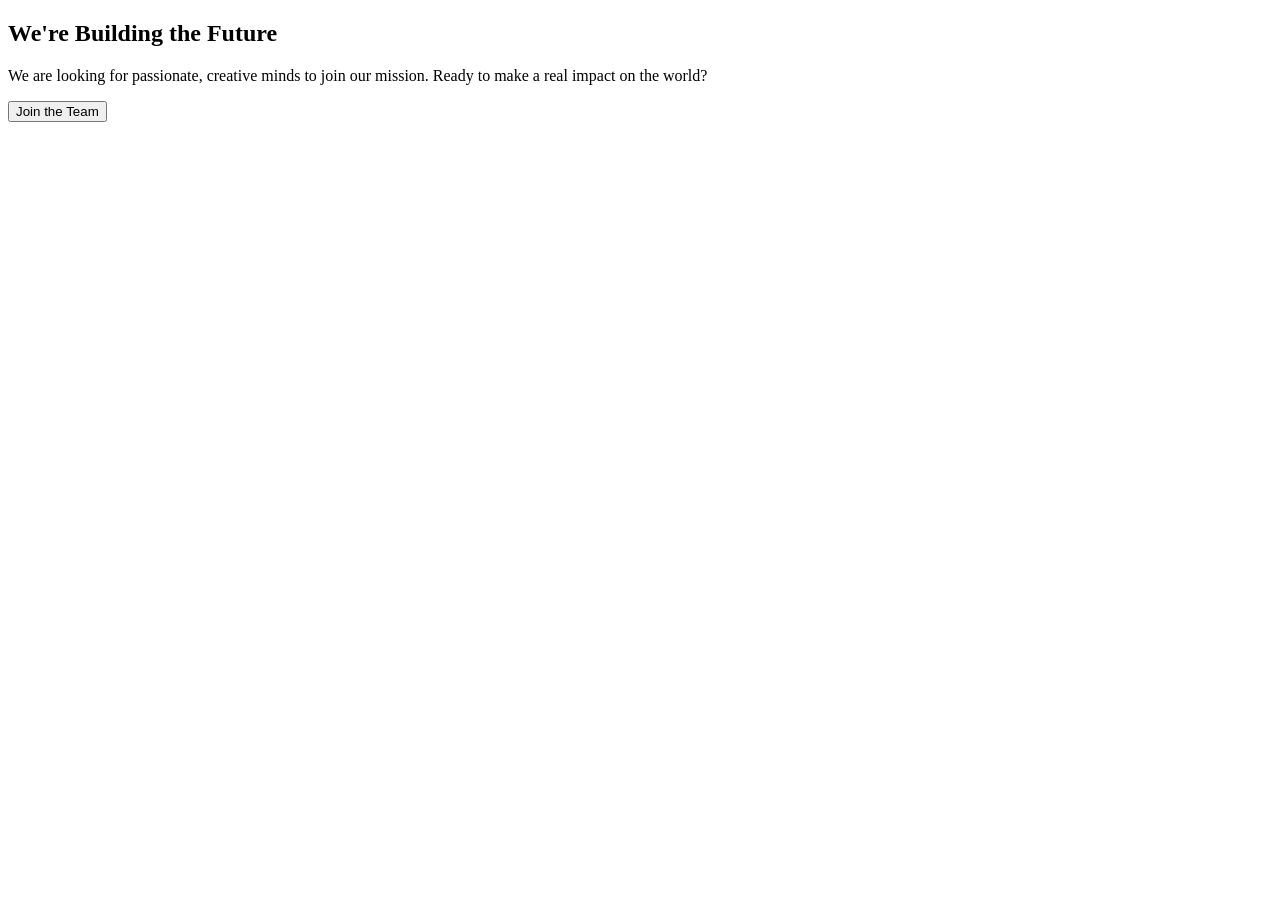
==== index.html @ bdba3c5f "Created initial pages" ====
<!DOCTYPE html>
<html lang="en">
<head>
  <meta charset="UTF-8">
  <meta name="viewport" content="width=device-width, initial-scale=1.0">
  <title>Join the Team</title>
  
  <!-- Premium Typography -->
  <link rel="preconnect" href="https://fonts.googleapis.com">
  <link rel="preconnect" href="https://fonts.gstatic.com" crossorigin>
  <link href="https://fonts.googleapis.com/css2?family=Inter:wght@400;600;800&display=swap" rel="stylesheet">
  
  <!-- Linked External Stylesheet -->
  <link rel="stylesheet" href="style.css">
</head>
<body>

  <section class="join-section">
    <div class="join-content">
      <h1 class="join-headline">We're Building the Future</h1>
      <p class="join-message">We are looking for passionate, creative minds to join our mission. Ready to make a real impact on the world?</p>
      <button id="joinBtn" class="join-btn">Join the Team</button>
    </div>
  </section>

  <!-- Linked External JavaScript -->
  <script src="script.js"></script>
</body>
</html>
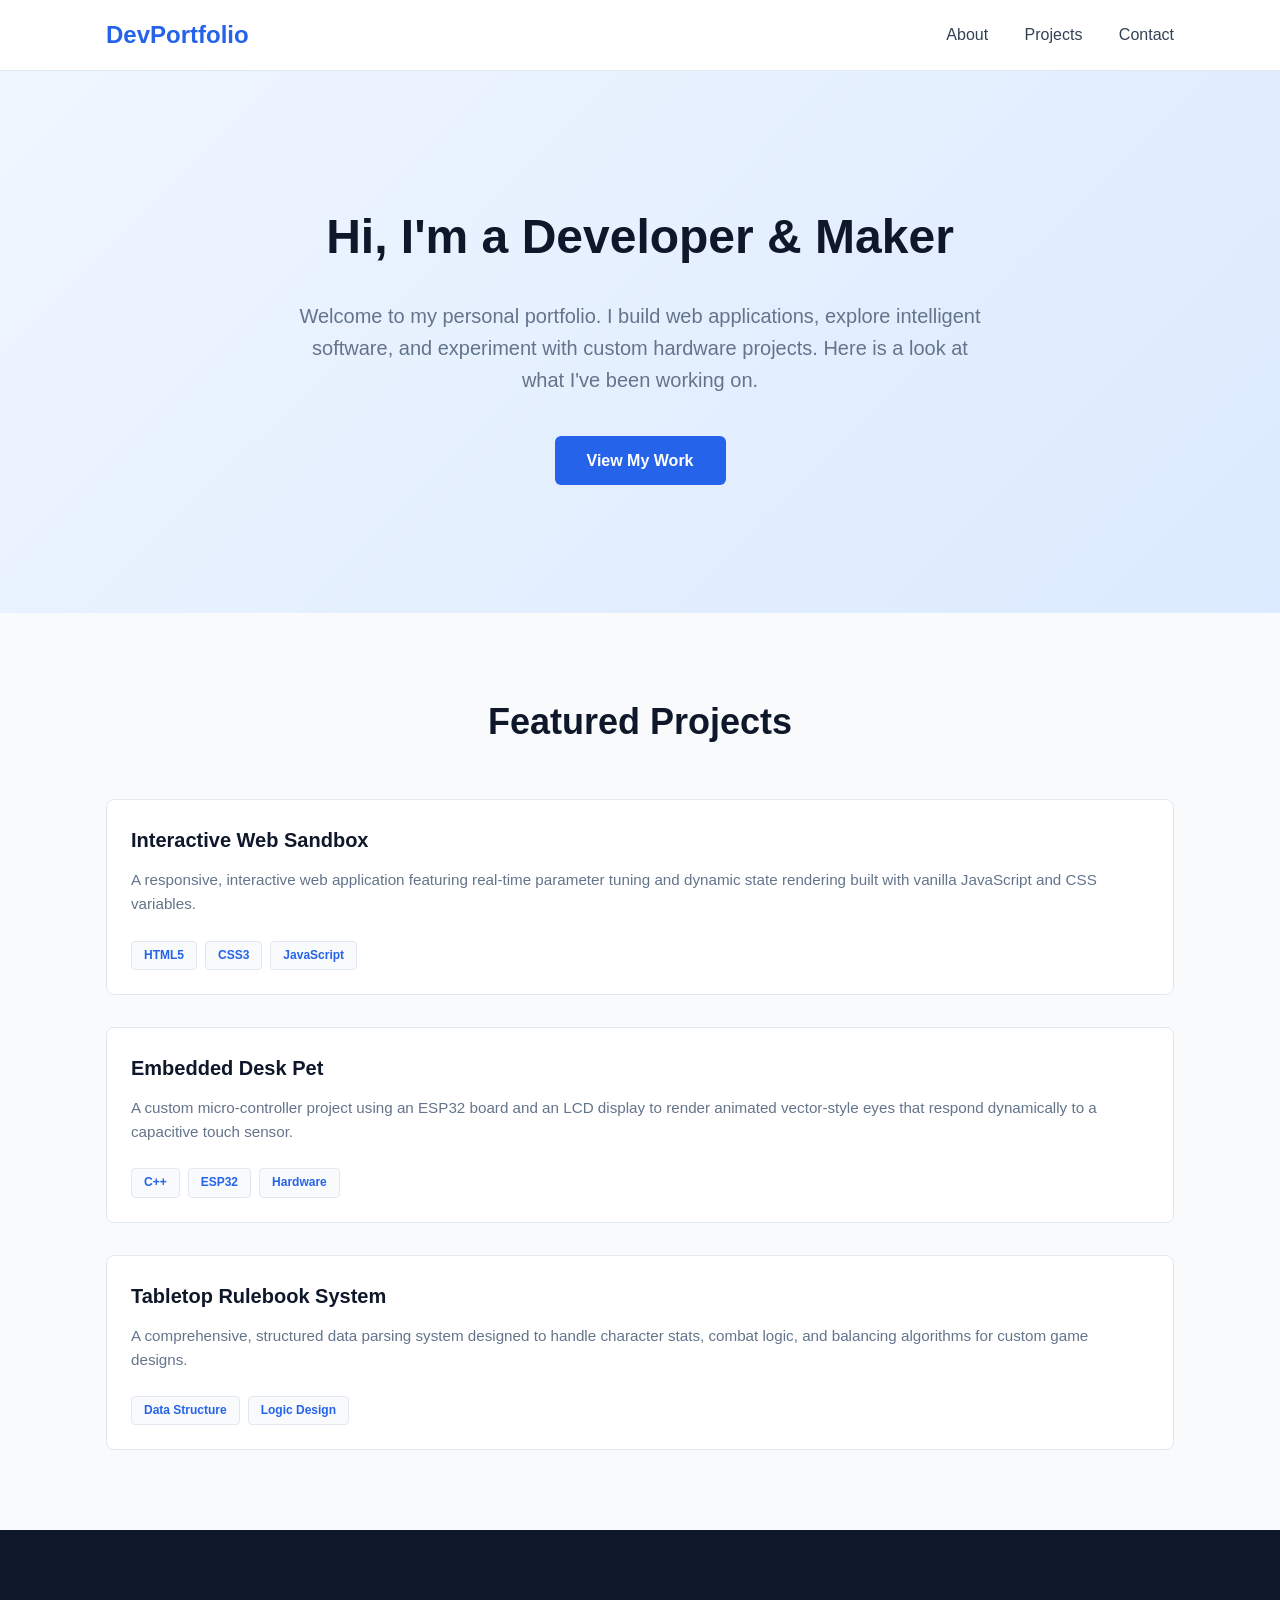
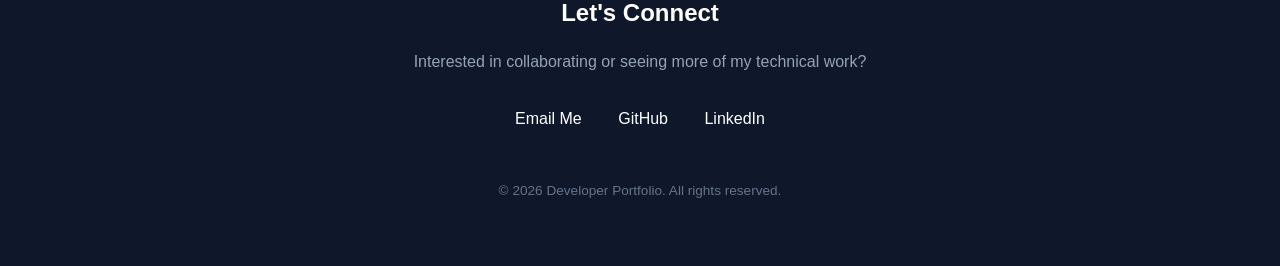
==== commit bd6bd4d2: "Created styles, re did site" ====
--- a/index.html
+++ b/index.html
@@ -1,29 +1,95 @@
 <!DOCTYPE html>
 <html lang="en">
 <head>
-  <meta charset="UTF-8">
-  <meta name="viewport" content="width=device-width, initial-scale=1.0">
-  <title>Join the Team</title>
-  
-  <!-- Premium Typography -->
-  <link rel="preconnect" href="https://fonts.googleapis.com">
-  <link rel="preconnect" href="https://fonts.gstatic.com" crossorigin>
-  <link href="https://fonts.googleapis.com/css2?family=Inter:wght@400;600;800&display=swap" rel="stylesheet">
-  
-  <!-- Linked External Stylesheet -->
-  <link rel="stylesheet" href="style.css">
+    <meta charset="UTF-8">
+    <meta name="viewport" content="width=device-width, initial-scale=1.0">
+    <title>Developer Portfolio</title>
+    <link rel="stylesheet" href="includes/css/main.css">
 </head>
 <body>
 
-  <section class="join-section">
-    <div class="join-content">
-      <h1 class="join-headline">We're Building the Future</h1>
-      <p class="join-message">We are looking for passionate, creative minds to join our mission. Ready to make a real impact on the world?</p>
-      <button id="joinBtn" class="join-btn">Join the Team</button>
-    </div>
-  </section>
+    <!-- Header / Navigation -->
+    <header class="main-header">
+        <div class="container header-flex">
+            <div class="logo">DevPortfolio</div>
+            <nav class="nav-links">
+                <a href="#about">About</a>
+                <a href="#projects">Projects</a>
+                <a href="#contact">Contact</a>
+            </nav>
+        </div>
+    </header>
 
-  <!-- Linked External JavaScript -->
-  <script src="script.js"></script>
+    <!-- Hero / About Section -->
+    <section id="about" class="hero-section">
+        <div class="container hero-content">
+            <h1>Hi, I'm a Developer & Maker</h1>
+            <p>Welcome to my personal portfolio. I build web applications, explore intelligent software, and experiment with custom hardware projects. Here is a look at what I've been working on.</p>
+            <a href="#projects" class="btn">View My Work</a>
+        </div>
+    </section>
+
+    <!-- Projects Gallery Section -->
+    <section id="projects" class="projects-section">
+        <div class="container">
+            <h2 class="section-title">Featured Projects</h2>
+            <div class="projects-grid">
+                
+                <!-- Project Card 1 -->
+                <div class="project-card">
+                    <div class="project-info">
+                        <h3>Interactive Web Sandbox</h3>
+                        <p>A responsive, interactive web application featuring real-time parameter tuning and dynamic state rendering built with vanilla JavaScript and CSS variables.</p>
+                        <div class="tags">
+                            <span class="tag">HTML5</span>
+                            <span class="tag">CSS3</span>
+                            <span class="tag">JavaScript</span>
+                        </div>
+                    </div>
+                </div>
+
+                <!-- Project Card 2 -->
+                <div class="project-card">
+                    <div class="project-info">
+                        <h3>Embedded Desk Pet</h3>
+                        <p>A custom micro-controller project using an ESP32 board and an LCD display to render animated vector-style eyes that respond dynamically to a capacitive touch sensor.</p>
+                        <div class="tags">
+                            <span class="tag">C++</span>
+                            <span class="tag">ESP32</span>
+                            <span class="tag">Hardware</span>
+                        </div>
+                    </div>
+                </div>
+
+                <!-- Project Card 3 -->
+                <div class="project-card">
+                    <div class="project-info">
+                        <h3>Tabletop Rulebook System</h3>
+                        <p>A comprehensive, structured data parsing system designed to handle character stats, combat logic, and balancing algorithms for custom game designs.</p>
+                        <div class="tags">
+                            <span class="tag">Data Structure</span>
+                            <span class="tag">Logic Design</span>
+                        </div>
+                    </div>
+                </div>
+
+            </div>
+        </div>
+    </section>
+
+    <!-- Contact / Footer Section -->
+    <footer id="contact" class="main-footer">
+        <div class="container">
+            <h2>Let's Connect</h2>
+            <p>Interested in collaborating or seeing more of my technical work?</p>
+            <div class="footer-links">
+                <a href="mailto:your.email@example.com">Email Me</a>
+                <a href="https://github.com" target="_blank">GitHub</a>
+                <a href="https://linkedin.com" target="_blank">LinkedIn</a>
+            </div>
+            <p class="copyright">&copy; 2026 Developer Portfolio. All rights reserved.</p>
+        </div>
+    </footer>
+
 </body>
 </html>
--- a/includes/css/main.css
+++ b/includes/css/main.css
@@ -0,0 +1,229 @@
+/* --- Global Reset & Variables --- */
+:root {
+    --primary-color: #2563eb;
+    --primary-hover: #1d4ed8;
+    --bg-dark: #0f172a;
+    --bg-light: #f8fafc;
+    --bg-card: #ffffff;
+    --text-main: #334155;
+    --text-light: #64748b;
+    --border-color: #e2e8f0;
+    --transition: all 0.3s ease;
+}
+
+* {
+    margin: 0;
+    padding: 0;
+    box-sizing: border-box;
+}
+
+html {
+    scroll-behavior: smooth;
+}
+
+body {
+    font-family: -apple-system, BlinkMacSystemFont, "Segoe UI", Roboto, Helvetica, Arial, sans-serif;
+    color: var(--text-main);
+    background-color: var(--bg-light);
+    line-height: 1.6;
+}
+
+.container {
+    width: 90%;
+    max-width: 1100px;
+    margin: 0 auto;
+    padding: 0 1rem;
+}
+
+/* --- Header & Navigation --- */
+.main-header {
+    background-color: var(--bg-card);
+    border-bottom: 1px solid var(--border-color);
+    position: sticky;
+    top: 0;
+    z-index: 100;
+}
+
+.header-flex {
+    display: flex;
+    justify-content: space-between;
+    align-items: center;
+    height: 70px;
+}
+
+.logo {
+    font-size: 1.5rem;
+    font-weight: 700;
+    color: var(--primary-color);
+}
+
+.nav-links a {
+    text-decoration: none;
+    color: var(--text-main);
+    font-weight: 500;
+    margin-left: 2rem;
+    transition: var(--transition);
+}
+
+.nav-links a:hover {
+    color: var(--primary-color);
+}
+
+/* --- Hero Section --- */
+.hero-section {
+    padding: 8rem 0;
+    background: linear-gradient(135deg, #eff6ff 0%, #dbeafe 100%);
+    text-align: center;
+}
+
+.hero-content h1 {
+    font-size: 3rem;
+    color: var(--bg-dark);
+    margin-bottom: 1.5rem;
+}
+
+.hero-content p {
+    font-size: 1.25rem;
+    color: var(--text-light);
+    max-width: 700px;
+    margin: 0 auto 2.5rem auto;
+}
+
+.btn {
+    display: inline-block;
+    background-color: var(--primary-color);
+    color: white;
+    padding: 0.75rem 2rem;
+    border-radius: 6px;
+    text-decoration: none;
+    font-weight: 600;
+    transition: var(--transition);
+}
+
+.btn:hover {
+    background-color: var(--primary-hover);
+}
+
+/* --- Projects Section --- */
+.projects-section {
+    padding: 5rem 0;
+}
+
+.section-title {
+    font-size: 2.25rem;
+    text-align: center;
+    color: var(--bg-dark);
+    margin-bottom: 3rem;
+}
+
+.projects-grid {
+    display: grid;
+    grid-template-columns: repeat(auto-fit, minmax(300px, 1-fraction));
+    gap: 2rem;
+}
+
+.project-card {
+    background-color: var(--bg-card);
+    border: 1px solid var(--border-color);
+    border-radius: 8px;
+    overflow: hidden;
+    transition: var(--transition);
+    display: flex;
+    flex-direction: column;
+}
+
+.project-card:hover {
+    transform: translateY(-5px);
+    box-shadow: 0 10px 15px -3px rgba(0, 0, 0, 0.05);
+}
+
+.project-info {
+    padding: 1.5rem;
+    display: flex;
+    flex-direction: column;
+    flex-grow: 1;
+}
+
+.project-info h3 {
+    font-size: 1.25rem;
+    color: var(--bg-dark);
+    margin-bottom: 0.75rem;
+}
+
+.project-info p {
+    color: var(--text-light);
+    font-size: 0.95rem;
+    margin-bottom: 1.5rem;
+    flex-grow: 1;
+}
+
+.tags {
+    display: flex;
+    flex-wrap: wrap;
+    gap: 0.5rem;
+}
+
+.tag {
+    background-color: var(--bg-light);
+    color: var(--primary-color);
+    font-size: 0.75rem;
+    font-weight: 600;
+    padding: 0.25rem 0.75rem;
+    border-radius: 4px;
+    border: 1px solid var(--border-color);
+}
+
+/* --- Footer --- */
+.main-footer {
+    background-color: var(--bg-dark);
+    color: white;
+    padding: 4rem 0 2rem 0;
+    text-align: center;
+}
+
+.main-footer h2 {
+    margin-bottom: 1rem;
+}
+
+.main-footer p {
+    color: #94a3b8;
+    margin-bottom: 2rem;
+}
+
+.footer-links {
+    margin-bottom: 3rem;
+}
+
+.footer-links a {
+    color: white;
+    text-decoration: none;
+    margin: 0 1rem;
+    font-weight: 500;
+    transition: var(--transition);
+}
+
+.footer-links a:hover {
+    color: var(--primary-color);
+}
+
+.copyright {
+    font-size: 0.85rem;
+    color: #64748b !important;
+}
+
+/* --- Responsive Adjustments --- */
+@media (max-width: 768px) {
+    .hero-content h1 {
+        font-size: 2.25rem;
+    }
+    .header-flex {
+        flex-direction: column;
+        justify-content: center;
+        gap: 0.5rem;
+        height: auto;
+        padding: 1rem 0;
+    }
+    .nav-links a {
+        margin: 0 0.75rem;
+    }
+}
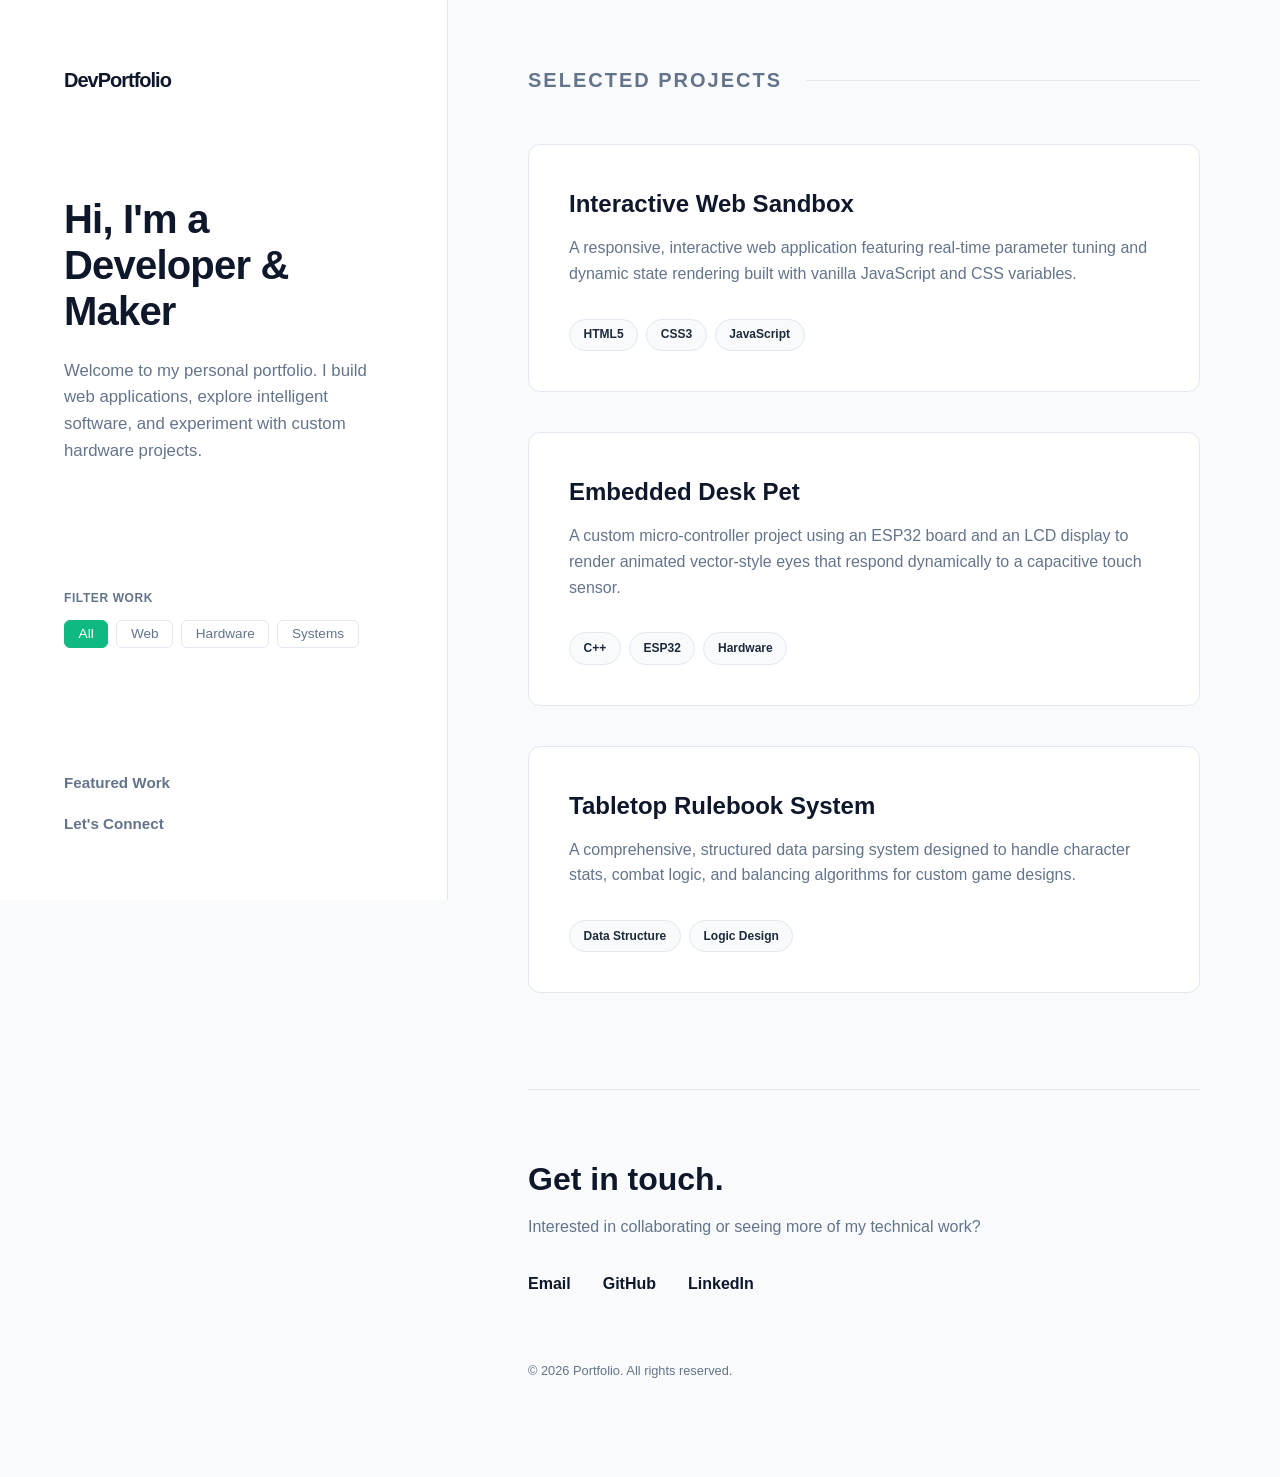
==== commit 42175f0b: "Redid again" ====
--- a/index.html
+++ b/index.html
@@ -3,93 +3,109 @@
 <head>
     <meta charset="UTF-8">
     <meta name="viewport" content="width=device-width, initial-scale=1.0">
-    <title>Developer Portfolio</title>
+    <title>Developer & Maker Portfolio</title>
     <link rel="stylesheet" href="includes/css/main.css">
 </head>
 <body>
 
-    <!-- Header / Navigation -->
-    <header class="main-header">
-        <div class="container header-flex">
-            <div class="logo">DevPortfolio</div>
-            <nav class="nav-links">
-                <a href="#about">About</a>
-                <a href="#projects">Projects</a>
-                <a href="#contact">Contact</a>
-            </nav>
-        </div>
-    </header>
+    <!-- Main Split Layout Container -->
+    <div class="portfolio-container">
+        
+        <!-- Left Sidebar: Fixed Intro & Navigation -->
+        <aside class="sidebar">
+            <div class="sidebar-content">
+                <div class="logo">DevPortfolio</div>
+                
+                <div class="bio">
+                    <h1>Hi, I'm a Developer & Maker</h1>
+                    <p>Welcome to my personal portfolio. I build web applications, explore intelligent software, and experiment with custom hardware projects.</p>
+                </div>
 
-    <!-- Hero / About Section -->
-    <section id="about" class="hero-section">
-        <div class="container hero-content">
-            <h1>Hi, I'm a Developer & Maker</h1>
-            <p>Welcome to my personal portfolio. I build web applications, explore intelligent software, and experiment with custom hardware projects. Here is a look at what I've been working on.</p>
-            <a href="#projects" class="btn">View My Work</a>
-        </div>
-    </section>
+                <!-- Tag Filter Controls -->
+                <div class="filter-section">
+                    <span class="filter-title">Filter Work</span>
+                    <div class="filter-buttons">
+                        <button class="filter-btn active" data-filter="all">All</button>
+                        <button class="filter-btn" data-filter="web">Web</button>
+                        <button class="filter-btn" data-filter="hardware">Hardware</button>
+                        <button class="filter-btn" data-filter="logic">Systems</button>
+                    </div>
+                </div>
 
-    <!-- Projects Gallery Section -->
-    <section id="projects" class="projects-section">
-        <div class="container">
-            <h2 class="section-title">Featured Projects</h2>
-            <div class="projects-grid">
+                <nav class="nav-links">
+                    <a href="#projects" class="nav-item">Featured Work</a>
+                    <a href="#contact" class="nav-item">Let's Connect</a>
+                </nav>
+            </div>
+        </aside>
+
+        <!-- Right Side: Scrolling Main Content -->
+        <main class="main-content">
+            
+            <!-- Projects Section -->
+            <section id="projects" class="projects-section">
+                <div class="grid-header">
+                    <h2 class="section-title">Selected Projects</h2>
+                    <span class="line"></span>
+                </div>
                 
-                <!-- Project Card 1 -->
-                <div class="project-card">
-                    <div class="project-info">
-                        <h3>Interactive Web Sandbox</h3>
-                        <p>A responsive, interactive web application featuring real-time parameter tuning and dynamic state rendering built with vanilla JavaScript and CSS variables.</p>
-                        <div class="tags">
-                            <span class="tag">HTML5</span>
-                            <span class="tag">CSS3</span>
-                            <span class="tag">JavaScript</span>
+                <div class="projects-grid">
+                    <!-- Project Card 1 -->
+                    <div class="project-card" data-category="web">
+                        <div class="project-info">
+                            <h3>Interactive Web Sandbox</h3>
+                            <p>A responsive, interactive web application featuring real-time parameter tuning and dynamic state rendering built with vanilla JavaScript and CSS variables.</p>
+                            <div class="tags">
+                                <span class="tag">HTML5</span>
+                                <span class="tag">CSS3</span>
+                                <span class="tag">JavaScript</span>
+                            </div>
+                        </div>
+                    </div>
+
+                    <!-- Project Card 2 -->
+                    <div class="project-card" data-category="hardware">
+                        <div class="project-info">
+                            <h3>Embedded Desk Pet</h3>
+                            <p>A custom micro-controller project using an ESP32 board and an LCD display to render animated vector-style eyes that respond dynamically to a capacitive touch sensor.</p>
+                            <div class="tags">
+                                <span class="tag">C++</span>
+                                <span class="tag">ESP32</span>
+                                <span class="tag">Hardware</span>
+                            </div>
+                        </div>
+                    </div>
+
+                    <!-- Project Card 3 -->
+                    <div class="project-card" data-category="logic">
+                        <div class="project-info">
+                            <h3>Tabletop Rulebook System</h3>
+                            <p>A comprehensive, structured data parsing system designed to handle character stats, combat logic, and balancing algorithms for custom game designs.</p>
+                            <div class="tags">
+                                <span class="tag">Data Structure</span>
+                                <span class="tag">Logic Design</span>
+                            </div>
                         </div>
                     </div>
                 </div>
+            </section>
 
-                <!-- Project Card 2 -->
-                <div class="project-card">
-                    <div class="project-info">
-                        <h3>Embedded Desk Pet</h3>
-                        <p>A custom micro-controller project using an ESP32 board and an LCD display to render animated vector-style eyes that respond dynamically to a capacitive touch sensor.</p>
-                        <div class="tags">
-                            <span class="tag">C++</span>
-                            <span class="tag">ESP32</span>
-                            <span class="tag">Hardware</span>
-                        </div>
-                    </div>
+            <!-- Contact / Footer Section -->
+            <footer id="contact" class="main-footer">
+                <h2>Get in touch.</h2>
+                <p>Interested in collaborating or seeing more of my technical work?</p>
+                <div class="footer-links">
+                    <a href="mailto:your.email@example.com">Email</a>
+                    <a href="https://github.com" target="_blank">GitHub</a>
+                    <a href="https://linkedin.com" target="_blank">LinkedIn</a>
                 </div>
+                <p class="copyright">&copy; 2026 Portfolio. All rights reserved.</p>
+            </footer>
 
-                <!-- Project Card 3 -->
-                <div class="project-card">
-                    <div class="project-info">
-                        <h3>Tabletop Rulebook System</h3>
-                        <p>A comprehensive, structured data parsing system designed to handle character stats, combat logic, and balancing algorithms for custom game designs.</p>
-                        <div class="tags">
-                            <span class="tag">Data Structure</span>
-                            <span class="tag">Logic Design</span>
-                        </div>
-                    </div>
-                </div>
+        </main>
+    </div>
 
-            </div>
-        </div>
-    </section>
-
-    <!-- Contact / Footer Section -->
-    <footer id="contact" class="main-footer">
-        <div class="container">
-            <h2>Let's Connect</h2>
-            <p>Interested in collaborating or seeing more of my technical work?</p>
-            <div class="footer-links">
-                <a href="mailto:your.email@example.com">Email Me</a>
-                <a href="https://github.com" target="_blank">GitHub</a>
-                <a href="https://linkedin.com" target="_blank">LinkedIn</a>
-            </div>
-            <p class="copyright">&copy; 2026 Developer Portfolio. All rights reserved.</p>
-        </div>
-    </footer>
-
+    <!-- Main JavaScript Architecture File -->
+    <script src="includes/js/main.js"></script>
 </body>
 </html>
--- a/includes/css/main.css
+++ b/includes/css/main.css
@@ -1,14 +1,14 @@
-/* --- Global Reset & Variables --- */
+/* --- Global Reset & Green Variables --- */
 :root {
-    --primary-color: #2563eb;
-    --primary-hover: #1d4ed8;
+    --primary-color: #10b981;       /* Clean Emerald Green */
+    --primary-hover: #059669;       /* Deep Forest Green */
     --bg-dark: #0f172a;
     --bg-light: #f8fafc;
     --bg-card: #ffffff;
-    --text-main: #334155;
+    --text-main: #1e293b;
     --text-light: #64748b;
     --border-color: #e2e8f0;
-    --transition: all 0.3s ease;
+    --transition: all 0.25s cubic-bezier(0.4, 0, 0.2, 1);
 }
 
 * {
@@ -28,133 +28,186 @@
     line-height: 1.6;
 }
 
-.container {
-    width: 90%;
-    max-width: 1100px;
-    margin: 0 auto;
-    padding: 0 1rem;
-}
-
-/* --- Header & Navigation --- */
-.main-header {
+/* --- Split Layout Engine --- */
+.portfolio-container {
+    display: flex;
+    min-height: 100vh;
+}
+
+/* --- Left Sidebar (Fixed on Desktop) --- */
+.sidebar {
+    width: 35%;
     background-color: var(--bg-card);
-    border-bottom: 1px solid var(--border-color);
-    position: sticky;
+    border-right: 1px solid var(--border-color);
+    position: fixed;
     top: 0;
-    z-index: 100;
-}
-
-.header-flex {
-    display: flex;
+    left: 0;
+    bottom: 0;
+    padding: 4rem;
+    display: flex;
+    flex-direction: column;
+}
+
+.sidebar-content {
+    display: flex;
+    flex-direction: column;
+    height: 100%;
     justify-content: space-between;
+    gap: 2rem;
+}
+
+.logo {
+    font-size: 1.25rem;
+    font-weight: 800;
+    letter-spacing: -0.05em;
+    color: var(--bg-dark);
+}
+
+.bio h1 {
+    font-size: 2.5rem;
+    line-height: 1.15;
+    color: var(--bg-dark);
+    margin-bottom: 1.5rem;
+    letter-spacing: -0.02em;
+}
+
+.bio p {
+    color: var(--text-light);
+    font-size: 1.05rem;
+}
+
+/* --- Interactive Tag Filter Styles --- */
+.filter-section {
+    margin: 1.5rem 0;
+}
+
+.filter-title {
+    display: block;
+    font-size: 0.75rem;
+    text-transform: uppercase;
+    letter-spacing: 0.05em;
+    color: var(--text-light);
+    margin-bottom: 0.75rem;
+    font-weight: 600;
+}
+
+.filter-buttons {
+    display: flex;
+    flex-wrap: wrap;
+    gap: 0.5rem;
+}
+
+.filter-btn {
+    background: none;
+    border: 1px solid var(--border-color);
+    padding: 0.35rem 0.85rem;
+    font-size: 0.85rem;
+    font-weight: 500;
+    border-radius: 6px;
+    cursor: pointer;
+    color: var(--text-light);
+    transition: var(--transition);
+}
+
+.filter-btn:hover {
+    border-color: var(--primary-color);
+    color: var(--primary-color);
+}
+
+.filter-btn.active {
+    background-color: var(--primary-color);
+    border-color: var(--primary-color);
+    color: white;
+}
+
+/* --- Navigation Links --- */
+.nav-links {
+    display: flex;
+    flex-direction: column;
+    gap: 1rem;
+}
+
+.nav-item {
+    text-decoration: none;
+    color: var(--text-light);
+    font-weight: 600;
+    font-size: 0.95rem;
+    transition: var(--transition);
+    width: fit-content;
+}
+
+.nav-item:hover {
+    color: var(--primary-color);
+    transform: translateX(4px);
+}
+
+/* --- Right Content Pane (Scrolls on Desktop) --- */
+.main-content {
+    margin-left: 35%; 
+    width: 65%;
+    padding: 4rem 5rem;
+    display: flex;
+    flex-direction: column;
+    gap: 6rem;
+}
+
+/* Section Header Styles */
+.grid-header {
+    display: flex;
     align-items: center;
-    height: 70px;
-}
-
-.logo {
-    font-size: 1.5rem;
-    font-weight: 700;
-    color: var(--primary-color);
-}
-
-.nav-links a {
-    text-decoration: none;
-    color: var(--text-main);
-    font-weight: 500;
-    margin-left: 2rem;
-    transition: var(--transition);
-}
-
-.nav-links a:hover {
-    color: var(--primary-color);
-}
-
-/* --- Hero Section --- */
-.hero-section {
-    padding: 8rem 0;
-    background: linear-gradient(135deg, #eff6ff 0%, #dbeafe 100%);
-    text-align: center;
-}
-
-.hero-content h1 {
-    font-size: 3rem;
-    color: var(--bg-dark);
-    margin-bottom: 1.5rem;
-}
-
-.hero-content p {
+    gap: 1.5rem;
+    margin-bottom: 3rem;
+}
+
+.section-title {
     font-size: 1.25rem;
-    color: var(--text-light);
-    max-width: 700px;
-    margin: 0 auto 2.5rem auto;
-}
-
-.btn {
-    display: inline-block;
-    background-color: var(--primary-color);
-    color: white;
-    padding: 0.75rem 2rem;
-    border-radius: 6px;
-    text-decoration: none;
-    font-weight: 600;
-    transition: var(--transition);
-}
-
-.btn:hover {
-    background-color: var(--primary-hover);
-}
-
-/* --- Projects Section --- */
-.projects-section {
-    padding: 5rem 0;
-}
-
-.section-title {
-    font-size: 2.25rem;
-    text-align: center;
-    color: var(--bg-dark);
-    margin-bottom: 3rem;
-}
-
+    text-transform: uppercase;
+    letter-spacing: 0.1em;
+    color: var(--text-light);
+}
+
+.line {
+    flex-grow: 1;
+    height: 1px;
+    background-color: var(--border-color);
+}
+
+/* --- Dynamic Projects Grid --- */
 .projects-grid {
     display: grid;
-    grid-template-columns: repeat(auto-fit, minmax(300px, 1-fraction));
-    gap: 2rem;
+    grid-template-columns: 1fr; 
+    gap: 2.5rem;
 }
 
 .project-card {
     background-color: var(--bg-card);
     border: 1px solid var(--border-color);
-    border-radius: 8px;
-    overflow: hidden;
-    transition: var(--transition);
-    display: flex;
-    flex-direction: column;
+    border-radius: 12px;
+    padding: 2.5rem;
+    transition: var(--transition);
+    opacity: 1;
+    transform: scale(1);
+}
+
+/* Hidden state for JS Filter */
+.project-card.hidden {
+    display: none;
 }
 
 .project-card:hover {
-    transform: translateY(-5px);
-    box-shadow: 0 10px 15px -3px rgba(0, 0, 0, 0.05);
-}
-
-.project-info {
-    padding: 1.5rem;
-    display: flex;
-    flex-direction: column;
-    flex-grow: 1;
+    border-color: var(--primary-color);
+    box-shadow: 0 12px 24px -10px rgba(16, 185, 129, 0.08);
 }
 
 .project-info h3 {
-    font-size: 1.25rem;
+    font-size: 1.5rem;
     color: var(--bg-dark);
     margin-bottom: 0.75rem;
 }
 
 .project-info p {
     color: var(--text-light);
-    font-size: 0.95rem;
-    margin-bottom: 1.5rem;
-    flex-grow: 1;
+    margin-bottom: 2rem;
 }
 
 .tags {
@@ -165,40 +218,41 @@
 
 .tag {
     background-color: var(--bg-light);
-    color: var(--primary-color);
+    color: var(--text-main);
     font-size: 0.75rem;
     font-weight: 600;
-    padding: 0.25rem 0.75rem;
-    border-radius: 4px;
+    padding: 0.35rem 0.85rem;
+    border-radius: 20px;
     border: 1px solid var(--border-color);
 }
 
-/* --- Footer --- */
+/* --- Inline Minimal Footer --- */
 .main-footer {
-    background-color: var(--bg-dark);
-    color: white;
-    padding: 4rem 0 2rem 0;
-    text-align: center;
+    border-top: 1px solid var(--border-color);
+    padding-top: 4rem;
 }
 
 .main-footer h2 {
-    margin-bottom: 1rem;
+    font-size: 2rem;
+    color: var(--bg-dark);
+    margin-bottom: 0.5rem;
 }
 
 .main-footer p {
-    color: #94a3b8;
+    color: var(--text-light);
     margin-bottom: 2rem;
 }
 
 .footer-links {
-    margin-bottom: 3rem;
+    display: flex;
+    gap: 2rem;
+    margin-bottom: 4rem;
 }
 
 .footer-links a {
-    color: white;
+    color: var(--bg-dark);
     text-decoration: none;
-    margin: 0 1rem;
-    font-weight: 500;
+    font-weight: 600;
     transition: var(--transition);
 }
 
@@ -207,23 +261,32 @@
 }
 
 .copyright {
-    font-size: 0.85rem;
-    color: #64748b !important;
-}
-
-/* --- Responsive Adjustments --- */
-@media (max-width: 768px) {
-    .hero-content h1 {
-        font-size: 2.25rem;
-    }
-    .header-flex {
+    font-size: 0.8rem;
+    color: var(--text-light) !important;
+}
+
+/* --- Responsive Adjustments (Mobile Collapse) --- */
+@media (max-width: 1024px) {
+    .portfolio-container {
         flex-direction: column;
-        justify-content: center;
-        gap: 0.5rem;
-        height: auto;
-        padding: 1rem 0;
-    }
-    .nav-links a {
-        margin: 0 0.75rem;
+    }
+    
+    .sidebar {
+        position: relative;
+        width: 100%;
+        border-right: none;
+        border-bottom: 1px solid var(--border-color);
+        padding: 3rem 2rem;
+    }
+    
+    .sidebar-content {
+        gap: 2.5rem;
+    }
+    
+    .main-content {
+        margin-left: 0;
+        width: 100%;
+        padding: 3rem 2rem;
+        gap: 4rem;
     }
 }
